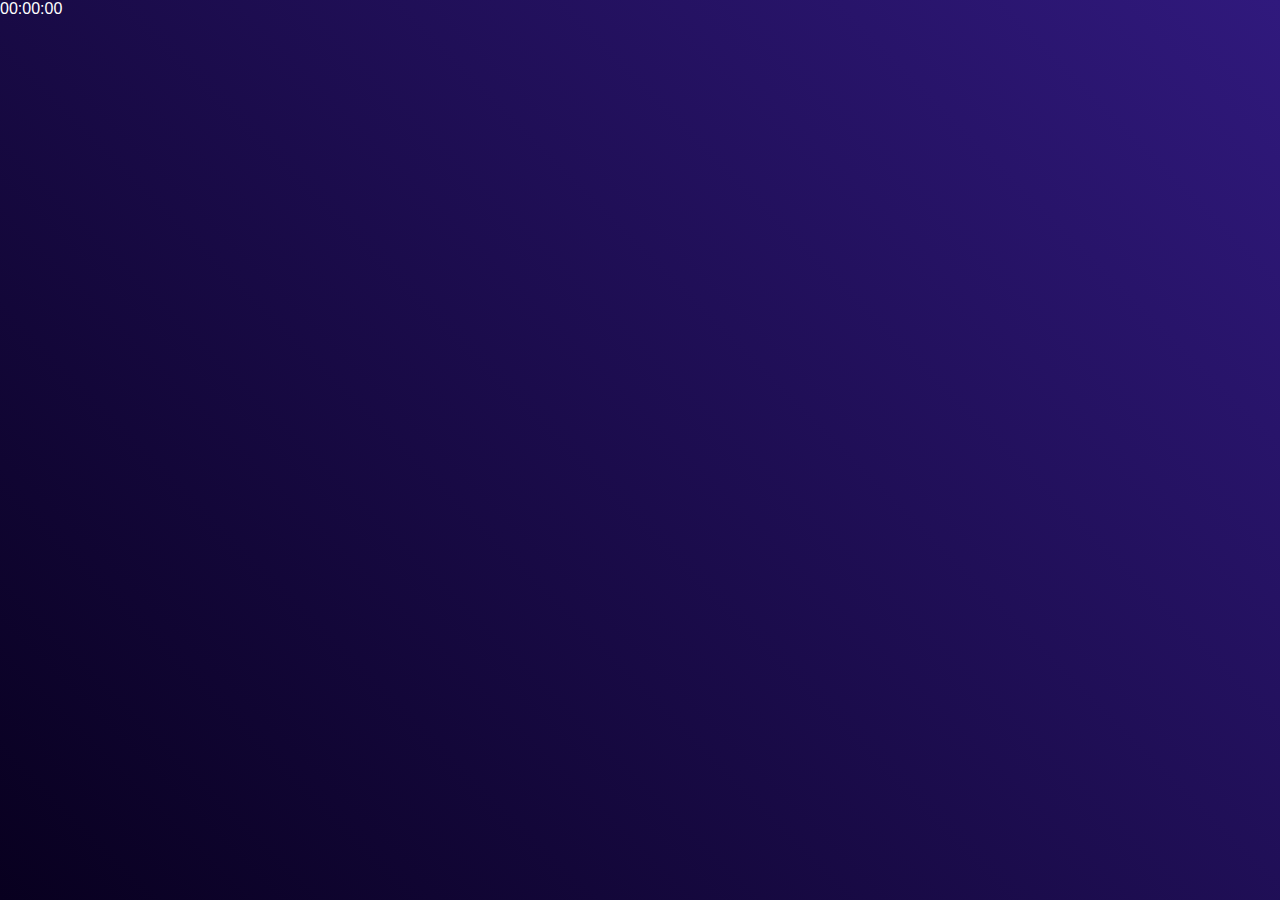
==== digital-clock/index.html @ d0f09eb3 "reserve-commit" ====
<!DOCTYPE html>
<html lang="en">
  <head>
    <meta charset="UTF-8" />
    <meta name="viewport" content="width=device-width, initial-scale=1.0" />
    <title>Document</title>
    <link rel="stylesheet" href="style.css" />
  </head>
  <body>
    <div class="hero">
      <div class="container">
        <div class="clock">00:00:00</div>
      </div>
    </div>
  </body>
</html>
---- digital-clock/style.css ----
* {
  margin: 0;
  padding: 0;
  font-family: Arial, "Helvetica Neue", Helvetica, sans-serif;
  box-sizing: border-box;
}
.hero {
  width: 100%;
  min-height: 100vh;
  background: linear-gradient(45deg, #08001f, #30197d);
  color: #fff;
  position: relative;
}
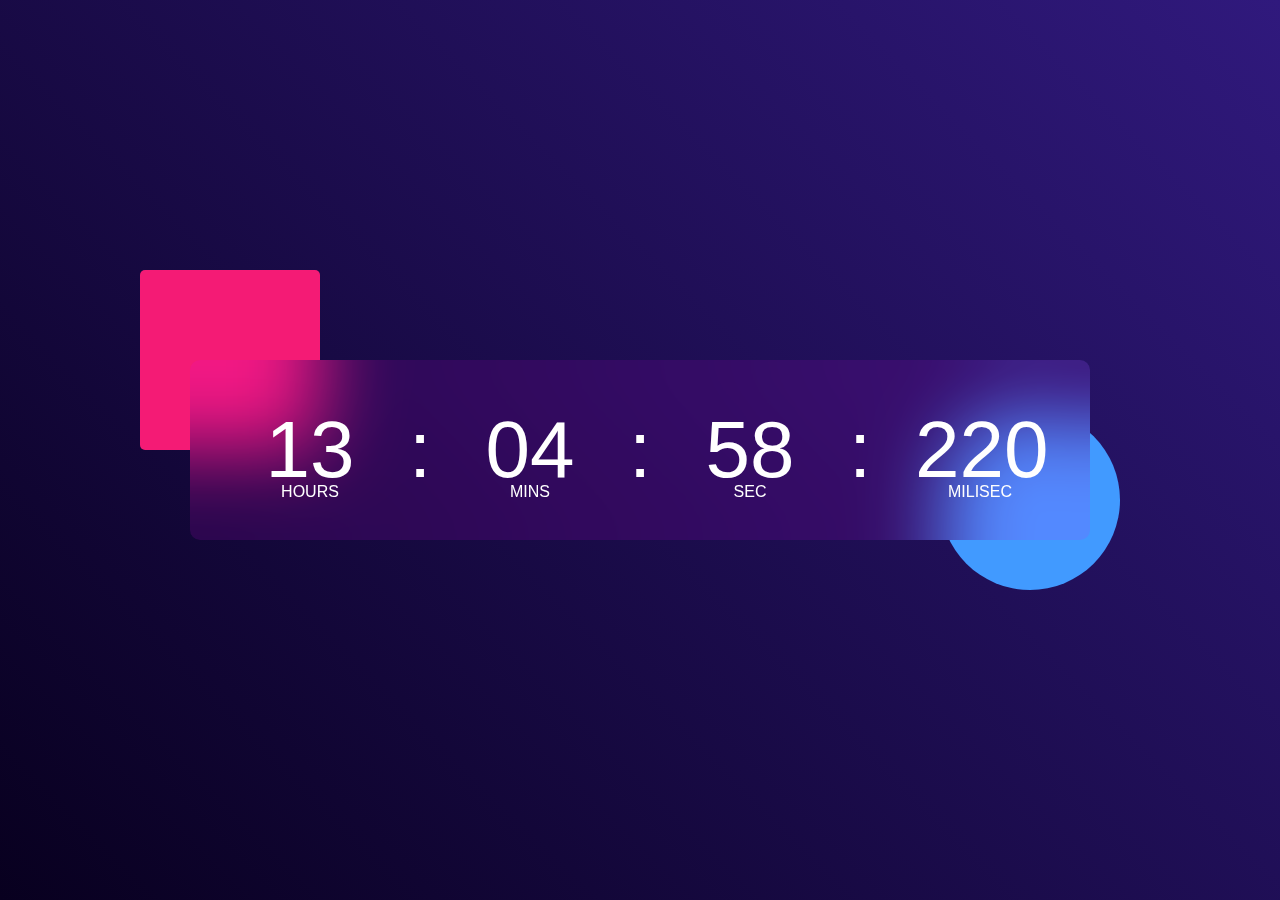
==== commit 635c314c: "add-clock" ====
--- a/digital-clock/index.html
+++ b/digital-clock/index.html
@@ -9,8 +9,17 @@
   <body>
     <div class="hero">
       <div class="container">
-        <div class="clock">00:00:00</div>
+        <div class="clock">
+          <span id="hrs">00</span>
+          <span>:</span>
+          <span id="min">00</span>
+          <span>:</span>
+          <span id="sec">00</span>
+          <span>:</span>
+          <span id="ms">00</span>
+        </div>
       </div>
     </div>
+    <script src="./clock.js"></script>
   </body>
 </html>
--- a/digital-clock/style.css
+++ b/digital-clock/style.css
@@ -11,3 +11,71 @@
   color: #fff;
   position: relative;
 }
+.container {
+  width: 900px;
+  height: 180px;
+  position: absolute;
+  top: 50%;
+  left: 50%;
+  transform: translate(-50%, -50%);
+}
+.clock {
+  width: 100%;
+  height: 100%;
+  background: rgba(235, 0, 255, 0.11);
+  border-radius: 10px;
+  display: flex;
+  align-items: center;
+  justify-content: center;
+  backdrop-filter: blur(40px);
+}
+.container::before {
+  content: "";
+  width: 180px;
+  height: 180px;
+  background: #f41b75;
+  border-radius: 5px;
+  position: absolute;
+  left: -50px;
+  top: -50%;
+  z-index: -1;
+}
+.container::after {
+  content: "";
+  width: 180px;
+  height: 180px;
+  background: #419aff;
+  border-radius: 50%;
+  position: absolute;
+  right: -30px;
+  bottom: -50px;
+  z-index: -1;
+}
+.clock span{
+  font-size: 80px;
+  width: 110px;
+  display: inline-block;
+  text-align: center;
+  position: relative;
+}
+.clock span::after{
+  content: '';
+  font-size: 16px;
+  position: absolute;
+  bottom: -5px;
+  left: 50%;
+  transform: translateX(-50%);
+}
+#hrs::after{
+  content: 'HOURS';
+}
+#min::after{
+  content: 'MINS';
+}
+#sec::after{
+  content: 'SEC';
+}
+#ms::after{
+  content: 'MILISEC';
+  margin-left: 10px;
+}